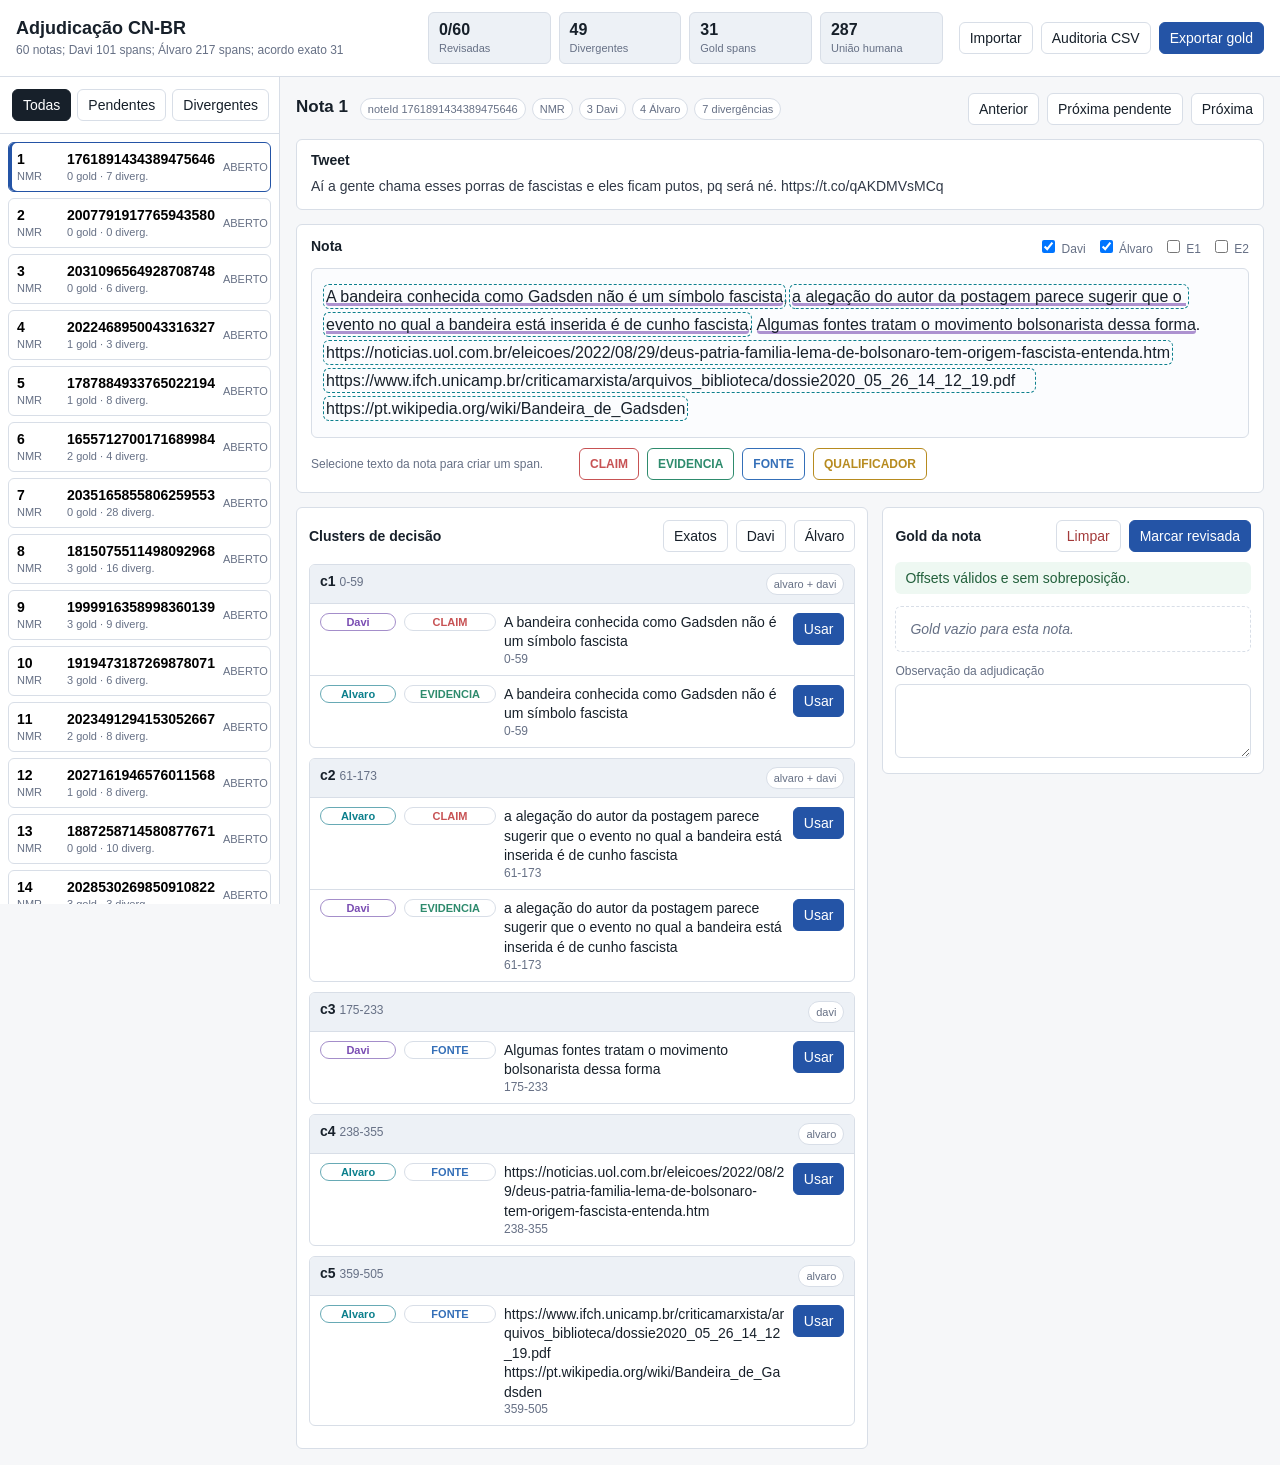
==== apps/adjudicador/index.html @ 58f9c402 "Adiciona interface de adjudicacao humana" ====
<!DOCTYPE html>
<html lang="pt-BR">
<head>
  <meta charset="UTF-8">
  <meta name="viewport" content="width=device-width, initial-scale=1">
  <title>Adjudicação CN-BR</title>
  <link rel="stylesheet" href="styles.css">
</head>
<body>
  <header class="topbar">
    <div>
      <h1>Adjudicação CN-BR</h1>
      <p id="dataset-meta">Carregando dados...</p>
    </div>
    <div class="summary-strip" id="summary-strip"></div>
    <div class="actions top-actions">
      <button id="btn-import" class="btn">Importar</button>
      <button id="btn-export-audit" class="btn">Auditoria CSV</button>
      <button id="btn-export" class="btn primary">Exportar gold</button>
    </div>
  </header>

  <main class="layout">
    <aside class="sidebar">
      <div class="filter-row">
        <button class="filter active" data-filter="all">Todas</button>
        <button class="filter" data-filter="pending">Pendentes</button>
        <button class="filter" data-filter="divergent">Divergentes</button>
      </div>
      <div id="note-list" class="note-list"></div>
    </aside>

    <section class="workspace">
      <div class="note-toolbar">
        <div>
          <span id="note-title" class="note-title"></span>
          <span id="note-badges" class="badges"></span>
        </div>
        <div class="actions">
          <button id="btn-prev" class="btn">Anterior</button>
          <button id="btn-next-open" class="btn">Próxima pendente</button>
          <button id="btn-next" class="btn">Próxima</button>
        </div>
      </div>

      <article class="context-block">
        <h2>Tweet</h2>
        <p id="tweet-text"></p>
      </article>

      <article class="note-block">
        <div class="note-block-head">
          <h2>Nota</h2>
          <div class="source-toggles">
            <label><input type="checkbox" data-layer="davi" checked> Davi</label>
            <label><input type="checkbox" data-layer="alvaro" checked> Álvaro</label>
            <label><input type="checkbox" data-layer="e1"> E1</label>
            <label><input type="checkbox" data-layer="e2"> E2</label>
          </div>
        </div>
        <div id="note-text" class="note-text" aria-label="Texto da nota"></div>
        <div class="selection-tools">
          <span id="selection-readout">Selecione texto da nota para criar um span.</span>
          <button class="type-btn CLAIM" data-type="CLAIM">CLAIM</button>
          <button class="type-btn EVIDENCIA" data-type="EVIDENCIA">EVIDENCIA</button>
          <button class="type-btn FONTE" data-type="FONTE">FONTE</button>
          <button class="type-btn QUALIFICADOR" data-type="QUALIFICADOR">QUALIFICADOR</button>
        </div>
      </article>

      <section class="panels">
        <div class="panel">
          <div class="panel-head">
            <h2>Clusters de decisão</h2>
            <div class="actions">
              <button id="btn-use-exact" class="btn">Exatos</button>
              <button id="btn-use-davi" class="btn">Davi</button>
              <button id="btn-use-alvaro" class="btn">Álvaro</button>
            </div>
          </div>
          <div id="clusters"></div>
        </div>

        <div class="panel">
          <div class="panel-head">
            <h2>Gold da nota</h2>
            <div class="actions">
              <button id="btn-clear-note" class="btn danger">Limpar</button>
              <button id="btn-review" class="btn primary">Marcar revisada</button>
            </div>
          </div>
          <div id="validation" class="validation"></div>
          <div id="gold-list" class="gold-list"></div>
          <label class="obs-label">
            Observação da adjudicação
            <textarea id="note-obs" rows="4"></textarea>
          </label>
        </div>
      </section>
    </section>
  </main>

  <div id="toast" class="toast" role="status" aria-live="polite"></div>
  <input id="file-import" type="file" accept=".json,application/json" hidden>
  <script src="data.js"></script>
  <script src="app.js"></script>
</body>
</html>
---- apps/adjudicador/styles.css ----
:root {
  --bg: #f6f7f9;
  --panel: #ffffff;
  --ink: #17202a;
  --muted: #667085;
  --line: #d8dee7;
  --soft: #edf1f6;
  --primary: #2454a6;
  --primary-ink: #ffffff;
  --danger: #a33a3a;
  --claim: #c75254;
  --evidencia: #2e8b6d;
  --fonte: #346fb8;
  --qualificador: #b78b1f;
  --davi: #7a4db3;
  --alvaro: #0b7f8c;
  --e1: #6a737d;
  --e2: #9a6700;
}

* { box-sizing: border-box; }

body {
  margin: 0;
  background: var(--bg);
  color: var(--ink);
  font-family: Arial, Helvetica, sans-serif;
  font-size: 14px;
}

button, input, textarea, select {
  font: inherit;
}

.topbar {
  position: sticky;
  top: 0;
  z-index: 20;
  display: grid;
  grid-template-columns: minmax(220px, 1fr) minmax(360px, 1.3fr) auto;
  gap: 16px;
  align-items: center;
  padding: 12px 16px;
  background: #ffffff;
  border-bottom: 1px solid var(--line);
}

h1, h2, h3, p { margin: 0; }
h1 { font-size: 18px; font-weight: 700; letter-spacing: 0; }
h2 { font-size: 14px; font-weight: 700; letter-spacing: 0; }
h3 { font-size: 13px; font-weight: 700; letter-spacing: 0; }

#dataset-meta {
  margin-top: 4px;
  color: var(--muted);
  font-size: 12px;
}

.summary-strip {
  display: grid;
  grid-template-columns: repeat(4, minmax(80px, 1fr));
  gap: 8px;
}

.metric {
  min-width: 0;
  padding: 8px 10px;
  border: 1px solid var(--line);
  border-radius: 6px;
  background: var(--soft);
}

.metric strong {
  display: block;
  font-size: 16px;
  line-height: 1.1;
}

.metric span {
  color: var(--muted);
  font-size: 11px;
}

.layout {
  display: grid;
  grid-template-columns: 280px minmax(0, 1fr);
  min-height: calc(100vh - 73px);
}

.sidebar {
  border-right: 1px solid var(--line);
  background: #ffffff;
  min-height: calc(100vh - 73px);
  position: sticky;
  top: 73px;
  align-self: start;
  max-height: calc(100vh - 73px);
  overflow: auto;
}

.filter-row {
  display: grid;
  grid-template-columns: repeat(3, 1fr);
  gap: 6px;
  padding: 12px;
  border-bottom: 1px solid var(--line);
}

.filter, .btn, .type-btn {
  border: 1px solid var(--line);
  background: #ffffff;
  color: var(--ink);
  border-radius: 6px;
  min-height: 32px;
  padding: 6px 10px;
  cursor: pointer;
}

.btn:hover, .filter:hover, .type-btn:hover { border-color: #9aa8bb; }
.btn:disabled { opacity: .55; cursor: not-allowed; }
.primary { background: var(--primary); color: var(--primary-ink); border-color: var(--primary); }
.danger { color: var(--danger); }
.filter.active { background: var(--ink); color: #ffffff; border-color: var(--ink); }

.note-list { padding: 8px; }

.note-item {
  display: grid;
  grid-template-columns: 42px 1fr auto;
  gap: 8px;
  width: 100%;
  text-align: left;
  margin-bottom: 6px;
  padding: 8px;
  border: 1px solid var(--line);
  border-radius: 6px;
  background: #ffffff;
  cursor: pointer;
}

.note-item.active {
  border-color: var(--primary);
  box-shadow: inset 3px 0 0 var(--primary);
}

.note-item.reviewed { background: #f3faf7; }
.note-item .small { color: var(--muted); font-size: 11px; }
.note-item .flag { color: var(--muted); font-size: 11px; align-self: center; }

.workspace {
  padding: 16px;
  min-width: 0;
}

.note-toolbar, .panel-head, .note-block-head {
  display: flex;
  align-items: center;
  justify-content: space-between;
  gap: 12px;
}

.note-title {
  font-size: 17px;
  font-weight: 700;
}

.badges {
  display: inline-flex;
  flex-wrap: wrap;
  gap: 6px;
  margin-left: 8px;
  vertical-align: middle;
}

.badge {
  display: inline-flex;
  align-items: center;
  min-height: 22px;
  padding: 2px 7px;
  border-radius: 999px;
  border: 1px solid var(--line);
  color: var(--muted);
  background: #ffffff;
  font-size: 11px;
}

.actions {
  display: flex;
  flex-wrap: wrap;
  gap: 8px;
  align-items: center;
}

.context-block, .note-block, .panel {
  background: var(--panel);
  border: 1px solid var(--line);
  border-radius: 6px;
}

.context-block {
  margin-top: 14px;
  padding: 12px 14px;
}

.context-block p {
  margin-top: 8px;
  color: #303846;
  line-height: 1.5;
}

.note-block {
  margin-top: 14px;
  padding: 12px 14px;
}

.source-toggles {
  display: flex;
  flex-wrap: wrap;
  gap: 10px;
  color: var(--muted);
  font-size: 12px;
}

.note-text {
  margin-top: 12px;
  padding: 14px;
  border: 1px solid var(--line);
  border-radius: 6px;
  background: #fbfcfe;
  font-size: 16px;
  line-height: 1.75;
  white-space: pre-wrap;
  overflow-wrap: anywhere;
  user-select: text;
}

.seg {
  border-radius: 3px;
  padding: 1px 0;
}

.gold-CLAIM { background: color-mix(in srgb, var(--claim) 24%, transparent); }
.gold-EVIDENCIA { background: color-mix(in srgb, var(--evidencia) 24%, transparent); }
.gold-FONTE { background: color-mix(in srgb, var(--fonte) 24%, transparent); }
.gold-QUALIFICADOR { background: color-mix(in srgb, var(--qualificador) 30%, transparent); }
.mark-davi { box-shadow: inset 0 -3px 0 color-mix(in srgb, var(--davi) 60%, transparent); }
.mark-alvaro { outline: 1px dashed var(--alvaro); outline-offset: 2px; }
.mark-e1 { border-bottom: 2px dotted var(--e1); }
.mark-e2 { border-top: 2px dotted var(--e2); }

.selection-tools {
  display: flex;
  flex-wrap: wrap;
  align-items: center;
  gap: 8px;
  margin-top: 10px;
}

#selection-readout {
  min-width: 260px;
  color: var(--muted);
  font-size: 12px;
}

.type-btn {
  font-weight: 700;
  font-size: 12px;
}

.type-btn.CLAIM { border-color: var(--claim); color: var(--claim); }
.type-btn.EVIDENCIA { border-color: var(--evidencia); color: var(--evidencia); }
.type-btn.FONTE { border-color: var(--fonte); color: var(--fonte); }
.type-btn.QUALIFICADOR { border-color: var(--qualificador); color: var(--qualificador); }

.panels {
  display: grid;
  grid-template-columns: minmax(0, 1.2fr) minmax(360px, .8fr);
  gap: 14px;
  margin-top: 14px;
  align-items: start;
}

.panel {
  padding: 12px;
  min-width: 0;
}

#clusters, .gold-list {
  margin-top: 12px;
}

.cluster {
  border: 1px solid var(--line);
  border-radius: 6px;
  margin-bottom: 10px;
  overflow: hidden;
}

.cluster-head {
  display: flex;
  justify-content: space-between;
  gap: 10px;
  padding: 8px 10px;
  background: var(--soft);
}

.cluster-range {
  color: var(--muted);
  font-size: 12px;
}

.candidate {
  display: grid;
  grid-template-columns: 76px 92px 1fr auto;
  gap: 8px;
  align-items: start;
  padding: 9px 10px;
  border-top: 1px solid var(--line);
}

.candidate.in-gold {
  background: #f3faf7;
}

.source-pill, .type-pill {
  display: inline-flex;
  justify-content: center;
  border-radius: 999px;
  border: 1px solid var(--line);
  padding: 2px 7px;
  font-size: 11px;
  font-weight: 700;
}

.source-davi { color: var(--davi); border-color: color-mix(in srgb, var(--davi) 55%, var(--line)); }
.source-alvaro { color: var(--alvaro); border-color: color-mix(in srgb, var(--alvaro) 55%, var(--line)); }
.source-e1 { color: var(--e1); }
.source-e2 { color: var(--e2); }
.type-CLAIM { color: var(--claim); }
.type-EVIDENCIA { color: var(--evidencia); }
.type-FONTE { color: var(--fonte); }
.type-QUALIFICADOR { color: var(--qualificador); }

.candidate-text, .gold-text {
  line-height: 1.4;
  overflow-wrap: anywhere;
}

.empty {
  padding: 14px;
  border: 1px dashed var(--line);
  border-radius: 6px;
  color: var(--muted);
  font-style: italic;
}

.gold-row {
  display: grid;
  grid-template-columns: 130px 1fr auto;
  gap: 8px;
  align-items: start;
  padding: 9px 0;
  border-bottom: 1px solid var(--line);
}

.gold-row select {
  width: 100%;
  border: 1px solid var(--line);
  border-radius: 6px;
  padding: 6px;
  background: #ffffff;
}

.validation {
  margin-top: 10px;
}

.validation .ok, .validation .warn {
  border-radius: 6px;
  padding: 8px 10px;
  margin-bottom: 8px;
}

.validation .ok {
  background: #eef8f2;
  color: #23603c;
}

.validation .warn {
  background: #fff5e5;
  color: #7a4f00;
}

.obs-label {
  display: block;
  margin-top: 12px;
  color: var(--muted);
  font-size: 12px;
}

.obs-label textarea {
  width: 100%;
  resize: vertical;
  margin-top: 6px;
  border: 1px solid var(--line);
  border-radius: 6px;
  padding: 8px;
  color: var(--ink);
}

.toast {
  position: fixed;
  right: 18px;
  bottom: 18px;
  max-width: min(420px, calc(100vw - 36px));
  padding: 10px 12px;
  border-radius: 6px;
  background: var(--ink);
  color: #ffffff;
  opacity: 0;
  pointer-events: none;
  transform: translateY(8px);
  transition: .16s ease;
  z-index: 50;
}

.toast.show {
  opacity: 1;
  transform: translateY(0);
}

@media (max-width: 1100px) {
  .topbar {
    grid-template-columns: 1fr;
  }
  .layout {
    grid-template-columns: 1fr;
  }
  .sidebar {
    position: static;
    min-height: auto;
    max-height: 300px;
    border-right: none;
    border-bottom: 1px solid var(--line);
  }
  .panels {
    grid-template-columns: 1fr;
  }
}

@media (max-width: 700px) {
  .workspace { padding: 10px; }
  .summary-strip { grid-template-columns: repeat(2, 1fr); }
  .candidate, .gold-row {
    grid-template-columns: 1fr;
  }
  .note-toolbar, .panel-head, .note-block-head {
    align-items: flex-start;
    flex-direction: column;
  }
}
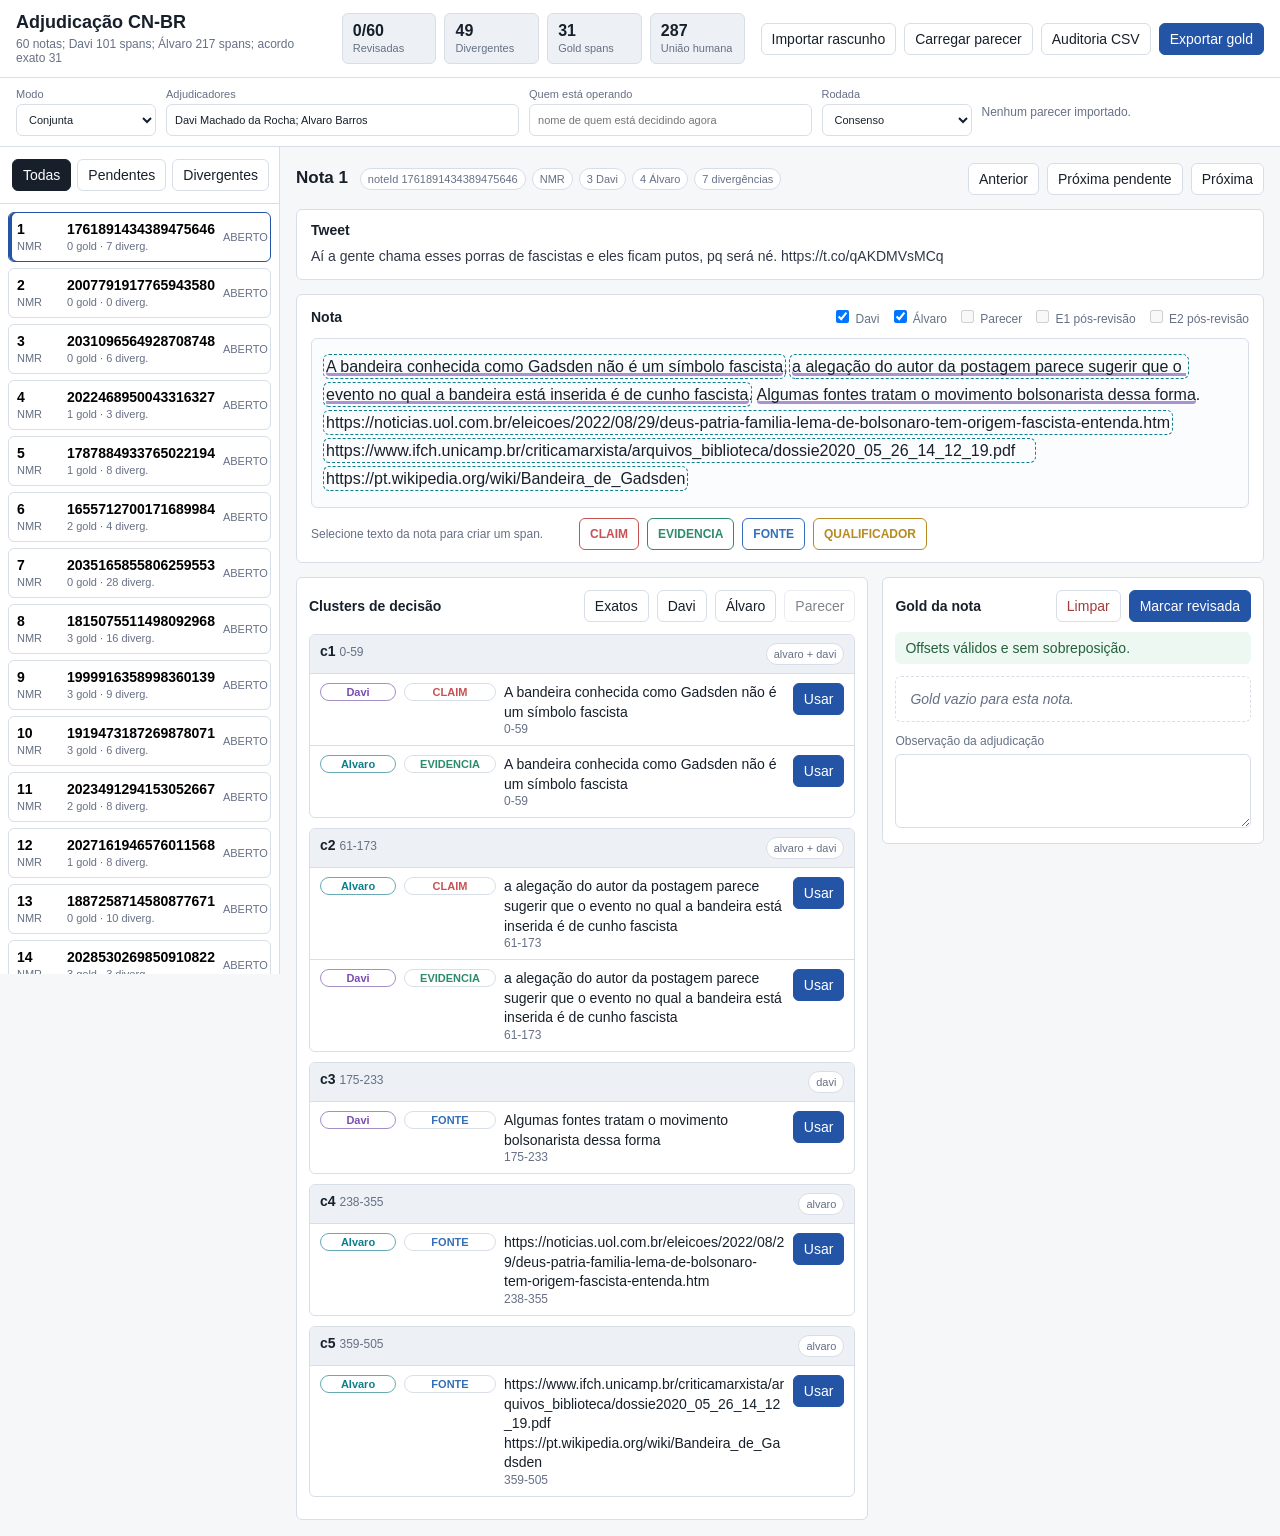
==== commit dc39c5e4: "Torna adjudicacao auditavel e assincrona" ====
--- a/apps/adjudicador/index.html
+++ b/apps/adjudicador/index.html
@@ -14,11 +14,40 @@
     </div>
     <div class="summary-strip" id="summary-strip"></div>
     <div class="actions top-actions">
-      <button id="btn-import" class="btn">Importar</button>
+      <button id="btn-import-draft" class="btn">Importar rascunho</button>
+      <button id="btn-import-peer" class="btn">Carregar parecer</button>
       <button id="btn-export-audit" class="btn">Auditoria CSV</button>
       <button id="btn-export" class="btn primary">Exportar gold</button>
     </div>
   </header>
+
+  <section class="session-panel">
+    <label>
+      Modo
+      <select id="session-mode">
+        <option value="conjunta">Conjunta</option>
+        <option value="assincrona">Assíncrona</option>
+      </select>
+    </label>
+    <label>
+      Adjudicadores
+      <input id="session-adjudicators" type="text" placeholder="Davi Machado da Rocha; Alvaro Barros">
+    </label>
+    <label>
+      Quem está operando
+      <input id="session-actor" type="text" placeholder="nome de quem está decidindo agora">
+    </label>
+    <label>
+      Rodada
+      <select id="session-round">
+        <option value="consenso">Consenso</option>
+        <option value="parecer_individual">Parecer individual</option>
+        <option value="revisao_cruzada">Revisão cruzada</option>
+        <option value="fechamento">Fechamento</option>
+      </select>
+    </label>
+    <span id="peer-meta" class="peer-meta">Nenhum parecer importado.</span>
+  </section>
 
   <main class="layout">
     <aside class="sidebar">
@@ -54,8 +83,9 @@
           <div class="source-toggles">
             <label><input type="checkbox" data-layer="davi" checked> Davi</label>
             <label><input type="checkbox" data-layer="alvaro" checked> Álvaro</label>
-            <label><input type="checkbox" data-layer="e1"> E1</label>
-            <label><input type="checkbox" data-layer="e2"> E2</label>
+            <label id="peer-layer-label"><input type="checkbox" data-layer="peer" disabled> Parecer</label>
+            <label><input type="checkbox" data-layer="e1" disabled> E1 pós-revisão</label>
+            <label><input type="checkbox" data-layer="e2" disabled> E2 pós-revisão</label>
           </div>
         </div>
         <div id="note-text" class="note-text" aria-label="Texto da nota"></div>
@@ -76,6 +106,7 @@
               <button id="btn-use-exact" class="btn">Exatos</button>
               <button id="btn-use-davi" class="btn">Davi</button>
               <button id="btn-use-alvaro" class="btn">Álvaro</button>
+              <button id="btn-use-peer" class="btn" disabled>Parecer</button>
             </div>
           </div>
           <div id="clusters"></div>
--- a/apps/adjudicador/styles.css
+++ b/apps/adjudicador/styles.css
@@ -16,6 +16,7 @@
   --alvaro: #0b7f8c;
   --e1: #6a737d;
   --e2: #9a6700;
+  --peer: #8a4f2a;
 }
 
 * { box-sizing: border-box; }
@@ -84,7 +85,41 @@
 .layout {
   display: grid;
   grid-template-columns: 280px minmax(0, 1fr);
-  min-height: calc(100vh - 73px);
+  min-height: calc(100vh - 125px);
+}
+
+.session-panel {
+  display: grid;
+  grid-template-columns: 140px minmax(240px, 1fr) minmax(220px, .8fr) 150px minmax(180px, .8fr);
+  gap: 10px;
+  align-items: end;
+  padding: 10px 16px;
+  background: #ffffff;
+  border-bottom: 1px solid var(--line);
+}
+
+.session-panel label {
+  color: var(--muted);
+  font-size: 11px;
+}
+
+.session-panel input,
+.session-panel select {
+  display: block;
+  width: 100%;
+  min-height: 32px;
+  margin-top: 4px;
+  border: 1px solid var(--line);
+  border-radius: 6px;
+  padding: 5px 8px;
+  color: var(--ink);
+  background: #ffffff;
+}
+
+.peer-meta {
+  align-self: center;
+  color: var(--muted);
+  font-size: 12px;
 }
 
 .sidebar {
@@ -245,6 +280,7 @@
 .gold-QUALIFICADOR { background: color-mix(in srgb, var(--qualificador) 30%, transparent); }
 .mark-davi { box-shadow: inset 0 -3px 0 color-mix(in srgb, var(--davi) 60%, transparent); }
 .mark-alvaro { outline: 1px dashed var(--alvaro); outline-offset: 2px; }
+.mark-peer { box-shadow: inset 0 3px 0 color-mix(in srgb, var(--peer) 65%, transparent); }
 .mark-e1 { border-bottom: 2px dotted var(--e1); }
 .mark-e2 { border-top: 2px dotted var(--e2); }
 
@@ -334,6 +370,7 @@
 
 .source-davi { color: var(--davi); border-color: color-mix(in srgb, var(--davi) 55%, var(--line)); }
 .source-alvaro { color: var(--alvaro); border-color: color-mix(in srgb, var(--alvaro) 55%, var(--line)); }
+.source-peer { color: var(--peer); border-color: color-mix(in srgb, var(--peer) 55%, var(--line)); }
 .source-e1 { color: var(--e1); }
 .source-e2 { color: var(--e2); }
 .type-CLAIM { color: var(--claim); }
@@ -433,6 +470,9 @@
   .topbar {
     grid-template-columns: 1fr;
   }
+  .session-panel {
+    grid-template-columns: 1fr 1fr;
+  }
   .layout {
     grid-template-columns: 1fr;
   }
@@ -451,6 +491,7 @@
 @media (max-width: 700px) {
   .workspace { padding: 10px; }
   .summary-strip { grid-template-columns: repeat(2, 1fr); }
+  .session-panel { grid-template-columns: 1fr; }
   .candidate, .gold-row {
     grid-template-columns: 1fr;
   }
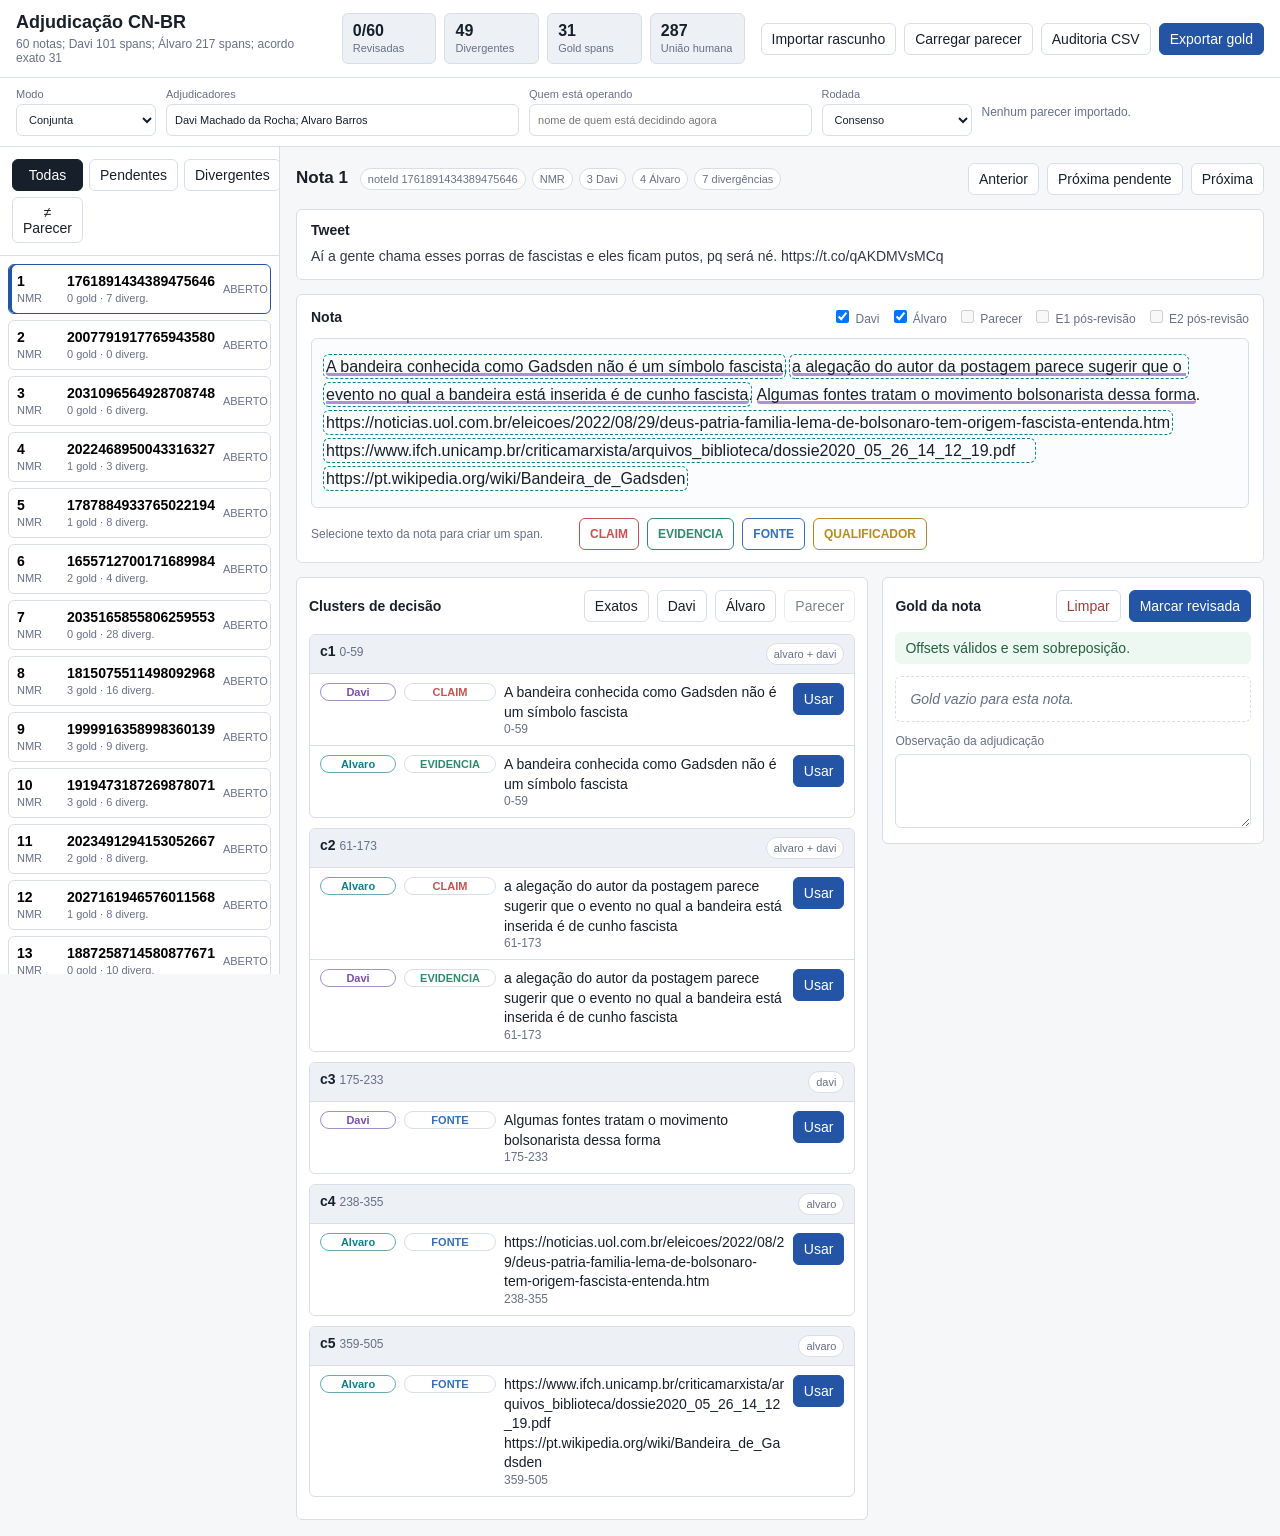
==== commit 99641e56: "Versao final do adjudicador - Guarda no import de rascunho: confirmacao com nome/papel/contagens   d" ====
--- a/apps/adjudicador/index.html
+++ b/apps/adjudicador/index.html
@@ -55,6 +55,7 @@
         <button class="filter active" data-filter="all">Todas</button>
         <button class="filter" data-filter="pending">Pendentes</button>
         <button class="filter" data-filter="divergent">Divergentes</button>
+        <button class="filter" data-filter="peer-diff" title="Notas em que o parecer importado difere do gold local">≠ Parecer</button>
       </div>
       <div id="note-list" class="note-list"></div>
     </aside>
--- a/apps/adjudicador/styles.css
+++ b/apps/adjudicador/styles.css
@@ -500,3 +500,15 @@
     flex-direction: column;
   }
 }
+
+/* v3: acoes de merge por cluster (intersecao/uniao) */
+.cluster-actions {
+  display: flex;
+  gap: 8px;
+  margin-top: 8px;
+  padding-top: 8px;
+  border-top: 1px dashed var(--border, #d8d2c4);
+}
+.cluster-actions .btn {
+  font-size: 0.82rem;
+}
